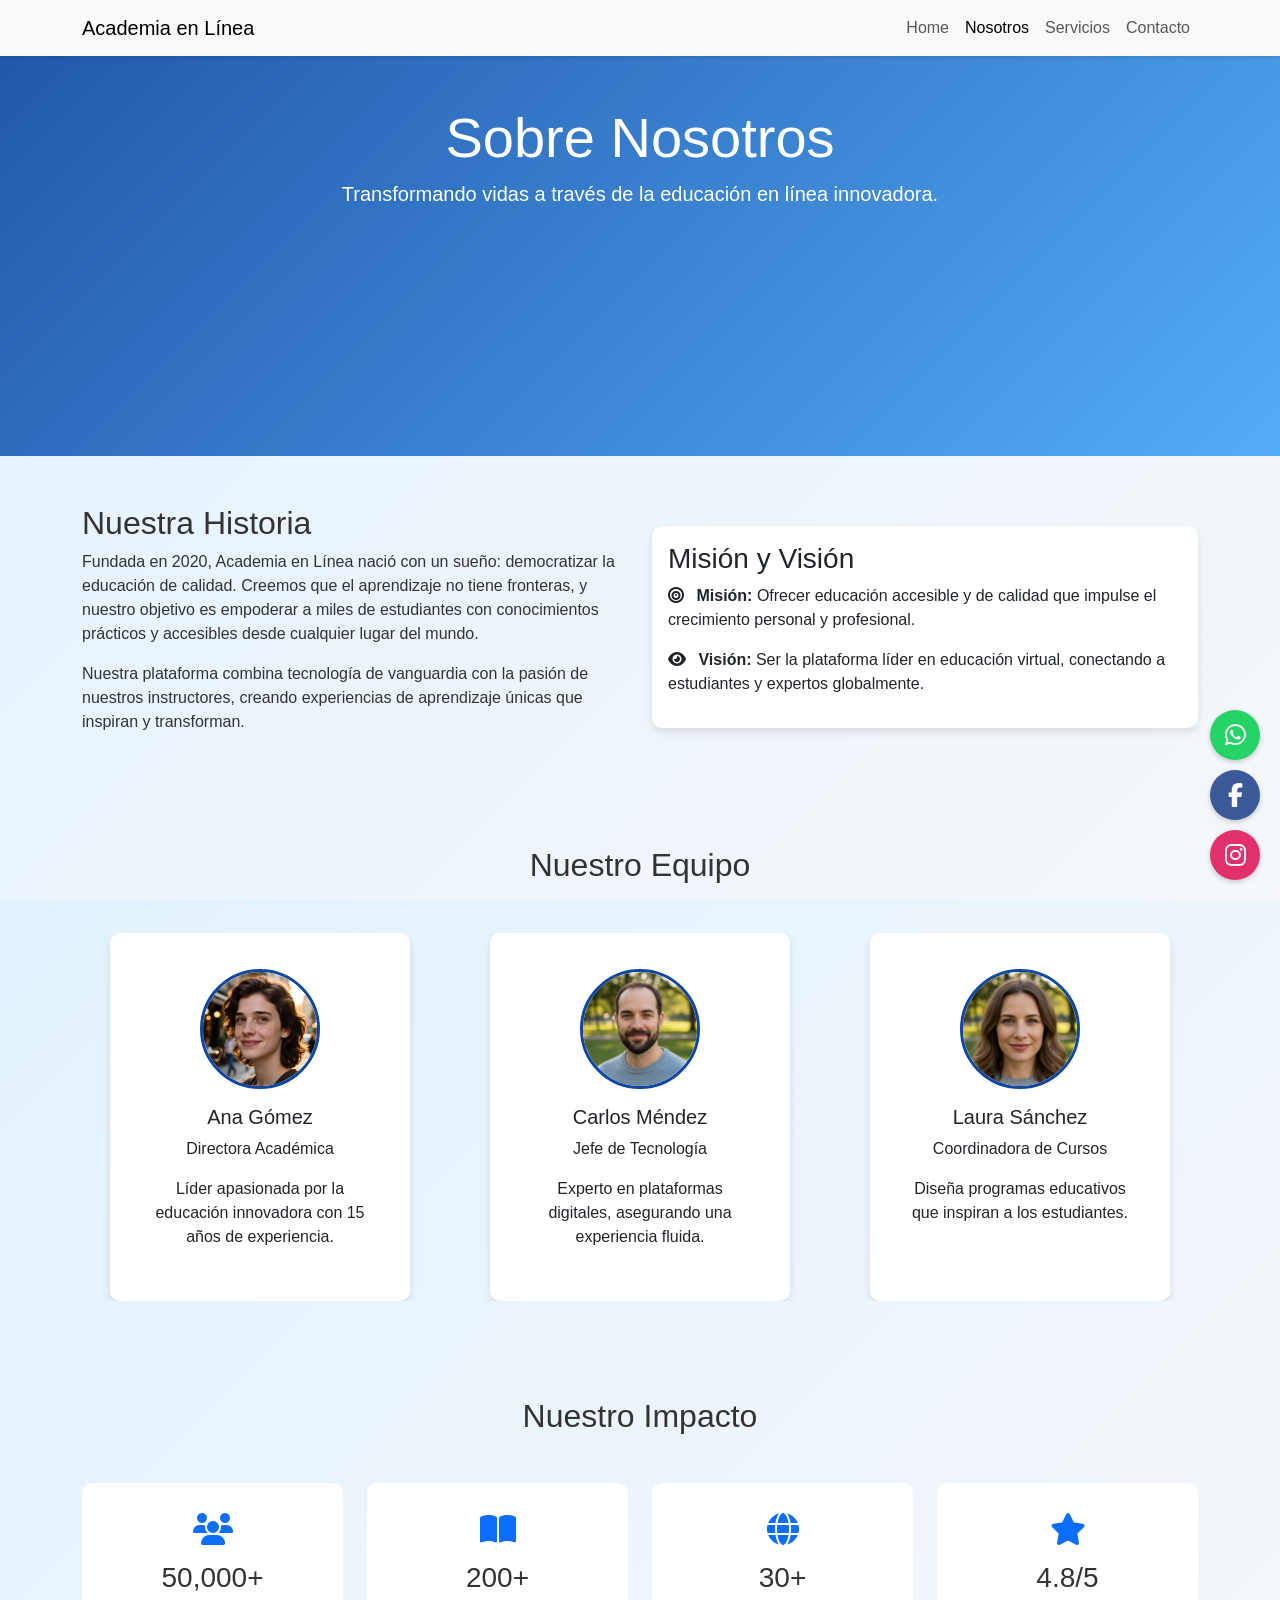
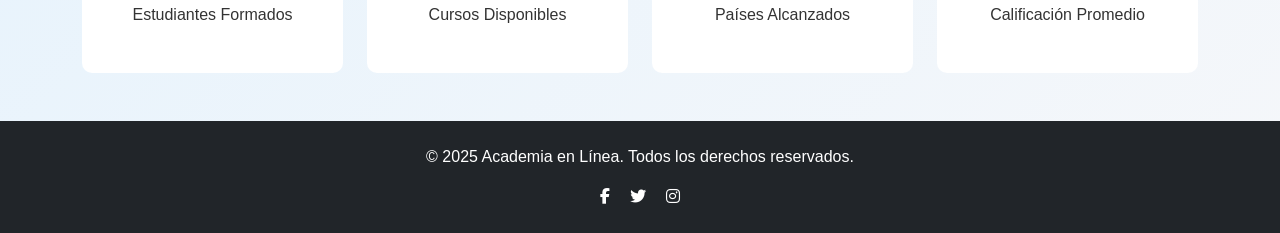
==== about.html @ 391ca956 "Actualizacion 2 subiendo todo" ====
<!DOCTYPE html>
<html lang="es">
<head>
    <meta charset="UTF-8">
    <meta name="viewport" content="width=device-width, initial-scale=1.0">
    <meta name="description" content="Conoce a Academia en Línea: nuestra misión, visión y equipo dedicado a transformar la educación virtual.">
    <meta name="keywords" content="sobre nosotros, academia en línea, educación virtual, equipo">
    <title>Academia en Línea - Nosotros</title>
    <link href="https://cdn.jsdelivr.net/npm/bootstrap@5.3.3/dist/css/bootstrap.min.css" rel="stylesheet" integrity="sha384-QWTKZyjpPEjISv5WaRU9OFeRpok6YctnYmDr5pNlyT2bRjXh0JMhjY6hW+ALEwIH" crossorigin="anonymous">
    <link rel="stylesheet" href="https://cdnjs.cloudflare.com/ajax/libs/font-awesome/6.4.0/css/all.min.css" integrity="sha512-iecdLmaskl7CVkqkXNQ/ZH/XLlvWZOJyj7Yy7tcenmpD1ypASozpmT/E0iPtmFIB46ZmdtAc9eNBvH0H/ZpiBw==" crossorigin="anonymous" referrerpolicy="no-referrer" />
    <link rel="stylesheet" href="css/style.css">
    <meta property="og:title" content="Academia en Línea - Nosotros">
    <meta property="og:description" content="Conoce a nuestro equipo y nuestra misión de transformar la educación en línea.">
    <meta property="og:type" content="website">
    <meta property="og:url" content="https://yourdomain.com/about.html">
</head>
<body>
    <main>
        <!-- Navbar -->
        <nav class="navbar navbar-expand-lg navbar-light bg-light">
            <div class="container">
                <a class="navbar-brand" href="index.html">Academia en Línea</a>
                <button class="navbar-toggler" type="button" data-bs-toggle="collapse" data-bs-target="#navbarNav" aria-controls="navbarNav" aria-expanded="false" aria-label="Toggle navigation">
                    <span class="navbar-toggler-icon"></span>
                </button>
                <div class="collapse navbar-collapse" id="navbarNav">
                    <ul class="navbar-nav ms-auto">
                        <li class="nav-item"><a class="nav-link" href="index.html">Home</a></li>
                        <li class="nav-item"><a class="nav-link active" href="about.html">Nosotros</a></li>
                        <li class="nav-item"><a class="nav-link" href="services.html">Servicios</a></li>
                        <li class="nav-item"><a class="nav-link" href="contact.html">Contacto</a></li>
                    </ul>
                </div>
            </div>
        </nav>

        <!-- About Hero Section -->
        <section class="about-hero py-5 text-center" style="background-image: linear-gradient(135deg, rgba(13, 71, 161, 0.9), rgba(66, 165, 245, 0.9)), url('https://via.placeholder.com/1200x400?text=Nuestra+Historia'); background-size: cover; background-position: center;">
            <div class="container">
                <h1 class="display-4 text-white">Sobre Nosotros</h1>
                <p class="lead text-white">Transformando vidas a través de la educación en línea innovadora.</p>
            </div>
        </section>

        <!-- Our Story Section -->
        <section class="about-story py-5">
            <div class="container">
                <div class="row align-items-center">
                    <div class="col-md-6">
                        <h2>Nuestra Historia</h2>
                        <p>Fundada en 2020, Academia en Línea nació con un sueño: democratizar la educación de calidad. Creemos que el aprendizaje no tiene fronteras, y nuestro objetivo es empoderar a miles de estudiantes con conocimientos prácticos y accesibles desde cualquier lugar del mundo.</p>
                        <p>Nuestra plataforma combina tecnología de vanguardia con la pasión de nuestros instructores, creando experiencias de aprendizaje únicas que inspiran y transforman.</p>
                    </div>
                    <div class="col-md-6">
                        <div class="card p-3">
                            <h3>Misión y Visión</h3>
                            <p><i class="fas fa-bullseye me-2"></i> <strong>Misión:</strong> Ofrecer educación accesible y de calidad que impulse el crecimiento personal y profesional.</p>
                            <p><i class="fas fa-eye me-2"></i> <strong>Visión:</strong> Ser la plataforma líder en educación virtual, conectando a estudiantes y expertos globalmente.</p>
                        </div>
                    </div>
                </div>
            </div>
        </section>

        <!-- Team Section -->
        <section class="team py-5">
            <div class="container">
                <h2 class="text-center mb-5">Nuestro Equipo</h2>
                <div id="teamCarousel" class="carousel slide" data-bs-ride="carousel">
                    <div class="carousel-inner">
                        <div class="carousel-item active">
                            <div class="row g-4 justify-content-center">
                                <div class="col-md-4">
                                    <div class="card team-card text-center h-100">
                                        <img src="img/profesor1.png" class="rounded-circle mx-auto mt-3" alt="Ana Gómez">
                                        <div class="card-body d-flex flex-column">
                                            <h5 class="card-title">Ana Gómez</h5>
                                            <p class="card-text">Directora Académica</p>
                                            <p class="flex-grow-1">Líder apasionada por la educación innovadora con 15 años de experiencia.</p>
                                        </div>
                                    </div>
                                </div>
                                <div class="col-md-4">
                                    <div class="card team-card text-center h-100">
                                        <img src="img/profesor2.png" class="rounded-circle mx-auto mt-3" alt="Carlos Méndez">
                                        <div class="card-body d-flex flex-column">
                                            <h5 class="card-title">Carlos Méndez</h5>
                                            <p class="card-text">Jefe de Tecnología</p>
                                            <p class="flex-grow-1">Experto en plataformas digitales, asegurando una experiencia fluida.</p>
                                        </div>
                                    </div>
                                </div>
                                <div class="col-md-4">
                                    <div class="card team-card text-center h-100">
                                        <img src="img/profesor3.png" class="rounded-circle mx-auto mt-3" alt="Laura Sánchez">
                                        <div class="card-body d-flex flex-column">
                                            <h5 class="card-title">Laura Sánchez</h5>
                                            <p class="card-text">Coordinadora de Cursos</p>
                                            <p class="flex-grow-1">Diseña programas educativos que inspiran a los estudiantes.</p>
                                        </div>
                                    </div>
                                </div>
                            </div>
                        </div>
                        <!-- Add more carousel-items for additional team members if needed -->
                    </div>
                    <button class="carousel-control-prev" type="button" data-bs-target="#teamCarousel" data-bs-slide="prev">
                        <span class="carousel-control-prev-icon" aria-hidden="true"></span>
                        <span class="visually-hidden">Previous</span>
                    </button>
                    <button class="carousel-control-next" type="button" data-bs-target="#teamCarousel" data-bs-slide="next">
                        <span class="carousel-control-next-icon" aria-hidden="true"></span>
                        <span class="visually-hidden">Next</span>
                    </button>
                </div>
            </div>
        </section>

        <!-- Stats Section -->
        <section class="stats py-5 text-center">
            <div class="container">
                <h2 class="mb-5">Nuestro Impacto</h2>
                <div class="row g-4">
                    <div class="col-md-3">
                        <div class="stat-card h-100">
                            <i class="fas fa-users fa-2x mb-3 text-primary"></i>
                            <h3>50,000+</h3>
                            <p>Estudiantes Formados</p>
                        </div>
                    </div>
                    <div class="col-md-3">
                        <div class="stat-card h-100">
                            <i class="fas fa-book-open fa-2x mb-3 text-primary"></i>
                            <h3>200+</h3>
                            <p>Cursos Disponibles</p>
                        </div>
                    </div>
                    <div class="col-md-3">
                        <div class="stat-card h-100">
                            <i class="fas fa-globe fa-2x mb-3 text-primary"></i>
                            <h3>30+</h3>
                            <p>Países Alcanzados</p>
                        </div>
                    </div>
                    <div class="col-md-3">
                        <div class="stat-card h-100">
                            <i class="fas fa-star fa-2x mb-3 text-primary"></i>
                            <h3>4.8/5</h3>
                            <p>Calificación Promedio</p>
                        </div>
                    </div>
                </div>
            </div>
        </section>
    </main>

    <!-- Footer -->
    <footer class="bg-dark text-white py-4">
        <div class="container text-center">
            <p>&copy; 2025 Academia en Línea. Todos los derechos reservados.</p>
            <div>
                <a href="https://facebook.com" class="text-white me-3"><i class="fab fa-facebook-f"></i></a>
                <a href="https://twitter.com" class="text-white me-3"><i class="fab fa-twitter"></i></a>
                <a href="https://instagram.com" class="text-white"><i class="fab fa-instagram"></i></a>
            </div>
        </div>
    </footer>

    <!-- Floating Icons -->
    <div class="floating-icons">
        <a href="https://wa.me/1234567890" target="_blank" class="whatsapp"><i class="fab fa-whatsapp"></i></a>
        <a href="https://facebook.com" target="_blank" class="facebook"><i class="fab fa-facebook-f"></i></a>
        <a href="https://instagram.com" target="_blank" class="instagram"><i class="fab fa-instagram"></i></a>
    </div>

    <!-- Tawk.to Chat Widget -->
    <script type="text/javascript">
        var Tawk_API=Tawk_API||{}, Tawk_LoadStart=new Date();
        (function(){
        var s1=document.createElement("script"),s0=document.getElementsByTagName("script")[0];
        s1.async=true;
        s1.src='https://embed.tawk.to/YOUR_TAWK_ID/default';
        s1.charset='UTF-8';
        s1.setAttribute('crossorigin','*');
        s0.parentNode.insertBefore(s1,s0);
        })();
    </script>

    <script src="https://cdn.jsdelivr.net/npm/bootstrap@5.3.3/dist/js/bootstrap.bundle.min.js" integrity="sha384-YvpcrYf0tY3lHB60NNkmXc5s9fDVZLESaAA55NDzOxhy9GkcIdslK1eN7N6jIeHz" crossorigin="anonymous"></script>
    <script src="js/script.js"></script>
</body>
</html>
---- css/style.css ----
/* css/style.css */
/* Colores suaves: Azul suave como primario, blancos y grises */
html, body {
    height: 100%;
    margin: 0;
}

body {
    font-family: 'Arial', sans-serif;
    color: #333;
    background: linear-gradient(135deg, #e3f2fd, #f5f7fa); /* Degradado suave para toda la página */
    display: flex;
    flex-direction: column;
}

main {
    flex: 1 0 auto;
}

.navbar {
    box-shadow: 0 2px 4px rgba(0,0,0,0.1);
}

.hero {
    background-color: #e3f2fd;
    color: #0d47a1;
}

.services-hero, .about-hero {
    background: linear-gradient(135deg, #0d47a1, #42a5f5);
    color: #fff;
    padding: 60px 0;
}

.about-hero {
    background: linear-gradient(rgba(13, 71, 161, 0.9), rgba(66, 165, 245, 0.9)), url('https://via.placeholder.com/1200x400?text=Nuestra+Historia');
    background-size: cover;
    background-position: center;
    min-height: 400px;
}

.content, .about, .services, .contact, .about-story, .team, .stats {
    background-color: transparent; /* Quitamos fondo gris para usar el degradado de body */
}

.about-story .card {
    border-radius: 10px;
    box-shadow: 0 4px 8px rgba(0,0,0,0.1);
    padding: 20px;
    background-color: #fff; /* Fondo blanco para la tarjeta de misión/visión */
}

.team .carousel {
    max-width: 1200px;
    margin: 0 auto;
}

.floating-icons {
    position: fixed;
    bottom: 20px;
    right: 20px;
    display: flex;
    flex-direction: column;
    gap: 10px;
    z-index: 1000;
}

.floating-icons a {
    display: flex;
    justify-content: center;
    align-items: center;
    width: 50px;
    height: 50px;
    border-radius: 50%;
    color: #fff;
    font-size: 24px;
    text-decoration: none;
    box-shadow: 0 2px 5px rgba(0,0,0,0.2);
    transition: transform 0.3s;
}

.floating-icons a:hover {
    transform: scale(1.1);
}

.whatsapp { background-color: #25D366; }
.facebook { background-color: #3b5998; }
.instagram { background-color: #E1306C; }

/* Estilos para tarjetas */
.card {
    border: none;
    box-shadow: 0 4px 8px rgba(0,0,0,0.1);
    transition: transform 0.3s, box-shadow 0.3s;
}

.service-card, .team-card, .stat-card {
    border-radius: 10px;
    padding: 20px;
    transition: transform 0.3s, box-shadow 0.3s;
    background-color: #fff; /* Fondo blanco para tarjetas */
    height: 100%; /* Aseguramos altura uniforme */
}

.service-card:hover, .team-card:hover, .stat-card:hover {
    transform: translateY(-10px);
    box-shadow: 0 8px 16px rgba(0,0,0,0.2);
}

.service-card i, .stat-card i {
    color: #0d47a1;
    transition: color 0.3s;
}

.service-card:hover i, .stat-card:hover i {
    color: #42a5f5;
}

.team-card img {
    width: 120px;
    height: 120px;
    object-fit: cover;
    border: 3px solid #0d47a1;
}

.card .btn-outline-primary {
    border-radius: 20px;
    padding: 8px 20px;
}

footer {
    flex-shrink: 0;
}

/* Responsive adjustments */
@media (max-width: 767px) {
    .about-hero {
        min-height: 300px;
        padding: 40px 0;
    }
    .about-story .row {
        flex-direction: column;
    }
    .about-story .col-md-6 {
        margin-bottom: 20px;
    }
    .team .carousel {
        padding: 0 20px;
    }
    .team-card, .stat-card {
        height: auto; /* Ajuste automático en móviles */
    }
}

/* Asegurar que las tarjetas en el carrusel se vean bien */
.team-card {
    margin: 0 auto;
    max-width: 300px;
    display: flex;
    flex-direction: column;
}

.team-card .card-body {
    flex-grow: 1;
}

.stat-card {
    padding: 30px;
    border-radius: 10px;
}

/* Evitar conflictos con Bootstrap */
.carousel-control-prev, .carousel-control-next {
    z-index: 10;
}

/* Responsive por defecto con Bootstrap */
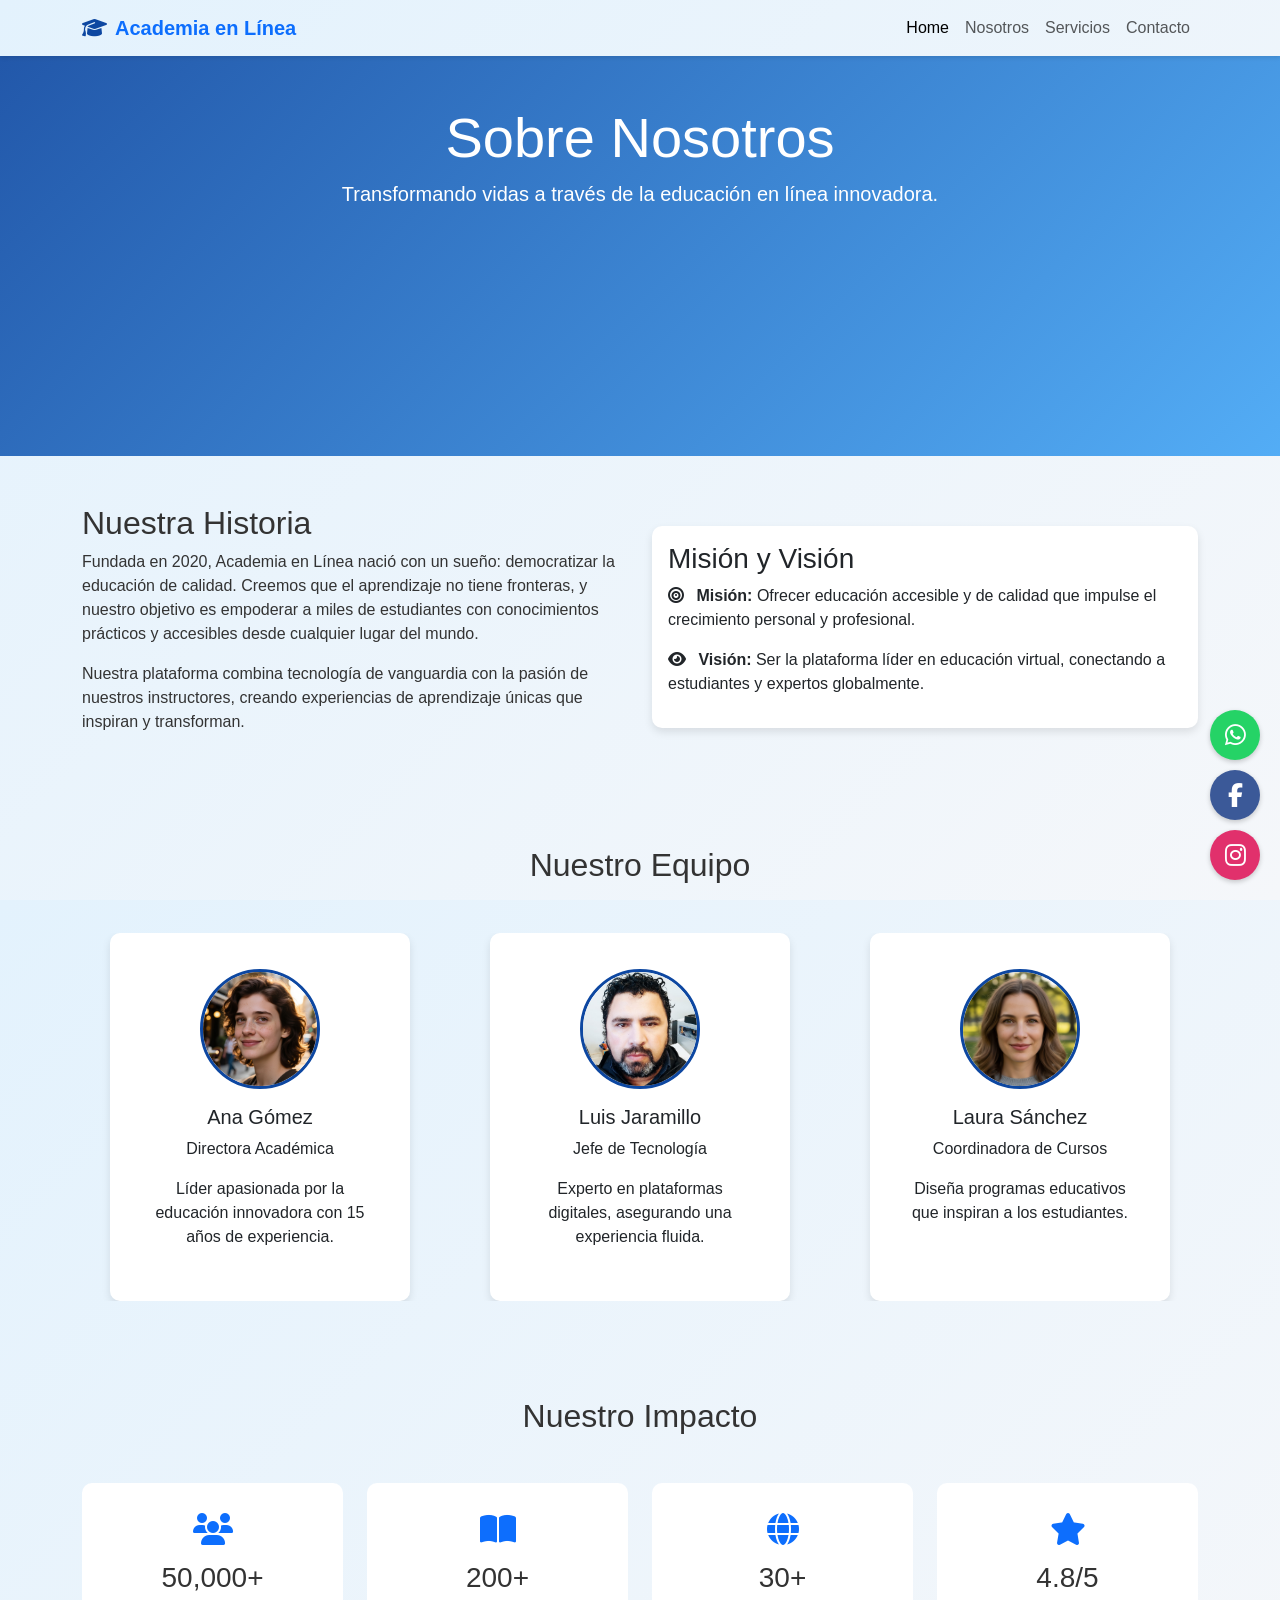
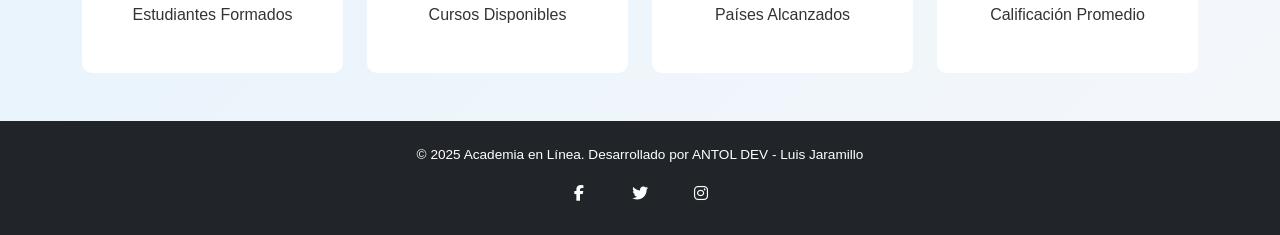
==== commit 221200b6: "ultimos cambios" ====
--- a/about.html
+++ b/about.html
@@ -17,16 +17,19 @@
 <body>
     <main>
         <!-- Navbar -->
-        <nav class="navbar navbar-expand-lg navbar-light bg-light">
+        <nav class="navbar navbar-expand-lg navbar-light">
             <div class="container">
-                <a class="navbar-brand" href="index.html">Academia en Línea</a>
+                <a class="navbar-brand d-flex align-items-center" href="index.html">
+                    <i class="fas fa-graduation-cap me-2" style="color: #0d47a1;"></i>
+                    <span class="text-primary fw-bold">Academia en Línea</span>
+                </a>
                 <button class="navbar-toggler" type="button" data-bs-toggle="collapse" data-bs-target="#navbarNav" aria-controls="navbarNav" aria-expanded="false" aria-label="Toggle navigation">
                     <span class="navbar-toggler-icon"></span>
                 </button>
                 <div class="collapse navbar-collapse" id="navbarNav">
                     <ul class="navbar-nav ms-auto">
-                        <li class="nav-item"><a class="nav-link" href="index.html">Home</a></li>
-                        <li class="nav-item"><a class="nav-link active" href="about.html">Nosotros</a></li>
+                        <li class="nav-item"><a class="nav-link active" href="index.html">Home</a></li>
+                        <li class="nav-item"><a class="nav-link" href="about.html">Nosotros</a></li>
                         <li class="nav-item"><a class="nav-link" href="services.html">Servicios</a></li>
                         <li class="nav-item"><a class="nav-link" href="contact.html">Contacto</a></li>
                     </ul>
@@ -84,7 +87,7 @@
                                     <div class="card team-card text-center h-100">
                                         <img src="img/profesor2.png" class="rounded-circle mx-auto mt-3" alt="Carlos Méndez">
                                         <div class="card-body d-flex flex-column">
-                                            <h5 class="card-title">Carlos Méndez</h5>
+                                            <h5 class="card-title">Luis Jaramillo</h5>
                                             <p class="card-text">Jefe de Tecnología</p>
                                             <p class="flex-grow-1">Experto en plataformas digitales, asegurando una experiencia fluida.</p>
                                         </div>
@@ -157,7 +160,7 @@
     <!-- Footer -->
     <footer class="bg-dark text-white py-4">
         <div class="container text-center">
-            <p>&copy; 2025 Academia en Línea. Todos los derechos reservados.</p>
+            <p>&copy; 2025 Academia en Línea. Desarrollado por ANTOL DEV - Luis Jaramillo</p>
             <div>
                 <a href="https://facebook.com" class="text-white me-3"><i class="fab fa-facebook-f"></i></a>
                 <a href="https://twitter.com" class="text-white me-3"><i class="fab fa-twitter"></i></a>
--- a/css/style.css
+++ b/css/style.css
@@ -128,8 +128,36 @@
     padding: 8px 20px;
 }
 
+/* Footer más compacto */
 footer {
     flex-shrink: 0;
+    font-size: 0.85rem; /* texto más pequeño */
+    padding: 20px 0;    /* ajusta altura si quieres */
+    background-color: #212529; /* mantengo tu bg oscuro */
+    color: #fff;
+    text-align: center;
+}
+
+footer p {
+    margin: 0 0 10px 0; /* separa un poco del bloque de íconos */
+}
+
+footer a {
+    display: inline-flex;
+    justify-content: center;
+    align-items: center;
+    width: 36px;   /* más pequeño que antes */
+    height: 36px;  /* más pequeño que antes */
+    font-size: 16px; /* iconos más discretos */
+    color: #fff;
+    text-decoration: none;
+    margin: 0 5px;
+    border-radius: 50%;
+    transition: transform 0.3s;
+}
+
+footer a:hover {
+    transform: scale(1.1);
 }
 
 /* Responsive adjustments */
